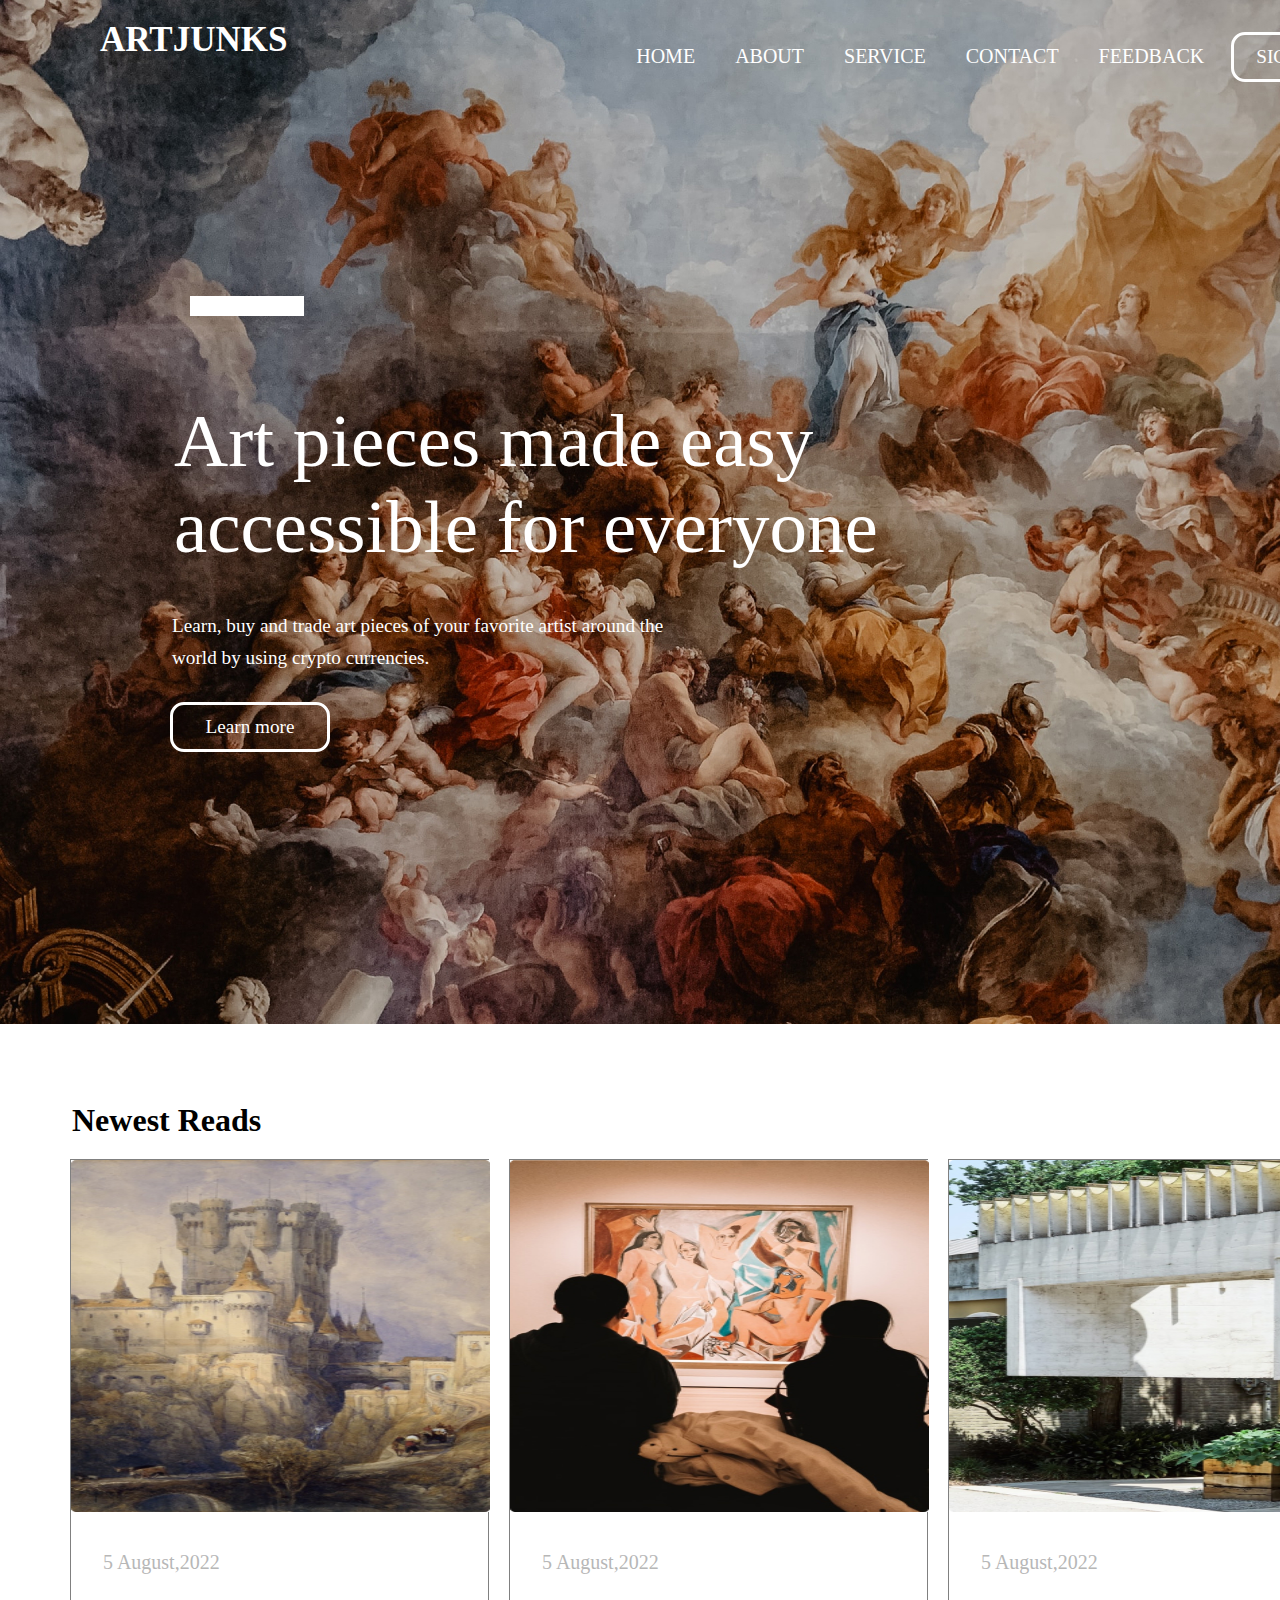
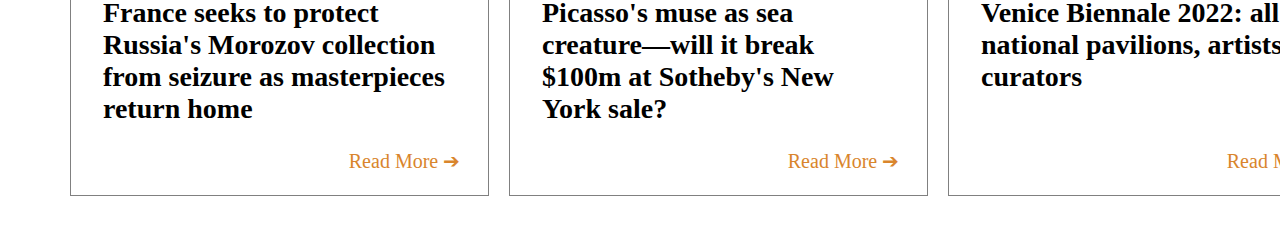
==== index.html @ f3fc85c1 "create a responsive site as per the device width" ====
<!DOCTYPE html>
<html lang="en">

<head>
    <meta charset="UTF-8">
    <meta http-equiv="X-UA-Compatible" content="IE=edge">
    <meta name="viewport" content="width=device-width, initial-scale=1.0">
    <title>Assignment-2</title>
    <link rel="stylesheet" href="style.css">
    <link rel="stylesheet" href="https://cdnjs.cloudflare.com/ajax/libs/font-awesome/4.7.0/css/font-awesome.min.css">
</head>

<body>
    <div id="hero-section">
        <nav>
            <input type="checkbox" class="mycheckbox" id="check">
            <label for="mycheck" class="checkbutton">
                <i class="fa fa-bars"></i>
            </label>
        <label class="logo">ARTJUNKS</label>
        <ul>
            <li> <a href="" class="active">HOME</a></li>
            <li> <a href="">ABOUT</a></li>
            <li> <a href="">SERVICE</a></li>
            <li> <a href="">CONTACT</a></li>
            <li> <a href="">FEEDBACK</a></li>
            <li> 
                <button class="btn">SIGN IN</button>
            </li>
        </ul>
        </nav>
        

         <div class="part">
            <div class="empty-box"></div>
            <h1>Art pieces made easy accessible for everyone</h1>
            <p class="hero-text">Learn, buy and trade art pieces of your favorite artist around the world by using
                crypto
                currencies.
            </p>
            <button class="Learn-btn"> Learn more</button>
        </div>
    </div>



     <div class="content-section">
        <h2>Newest Reads</h2>
        <div class="news-box">
            <div class="news-box-1">
                <img src="castle.jpg" class="news" alt="news">
                <p class="date">5 August,2022</p>
                <p class="detail">France seeks to protect Russia's Morozov collection from seizure as masterpieces
                    return home</p>
                <p class="read">Read More ➔</p>
            </div>

            <div class="news-box-2">
                <img src="painting.jpg" class="news" alt="news">
                <p class="date">5 August,2022</p>
                <p class="detail">Picasso's muse as sea creature—will it break $100m at Sotheby's New York sale?</p>
                <p class="read">Read More ➔</p>
            </div>

            <div class="news-box-3">
                <img src="wallapaper.jpg" class="news" alt="news">
                <p class="date">5 August,2022</p>
                <p class="detail">Venice Biennale 2022: all the national pavilions, artists and curators</p>
                <p class="read">Read More ➔</p>
            </div>
        </div>

    </div>  

</body>

</html>
---- style.css ----
body{
    margin: 0;
    padding: 0;
    height: 1830px;
    

}

html{
    font-size: 16px;
}
#hero-section{
    width: 1440px;
    height: 1024px;
    background-image: url(Background.jpg);
    background-size: cover;
    background-repeat: no-repeat;
    object-fit: cover;
    margin-right: 0px;
}

body{
    text-decoration: none;
}

.part {
    margin-left: 70px;
}

.Learn-btn {
    border: 3px solid white;
    border-radius: 14px;
    background: none;
    color: white;
    margin: 32px;
    width: 160px;
    height: 50px;
    font-family: Inter;
    font-size: 1.2rem;
    font-weight: 500;
    cursor: pointer;
    margin-left: 100px;
}
 a:hover{
    background: #1b9bff;
    transition: .5s;
}
nav{
    height: 80px;
    width: 98%;
    color: #ffffff;
}
nav ul li{
    display: inline-block;
    line-height: 80px;
    margin: 0 5px;
}
nav ul li a{
    color: white;
    text-decoration: none;
    font-size: 20px;
    padding: 7px 13px;
}
nav ul{
    float: right;
    margin-right: 55px;
}
label.logo{
    color: #ffffff;
    font-size: 35px;
    line-height: 80px;
    padding: 50px 100px;
    margin-top: 40px;
    font-weight: bold;
}

.checkbutton{
    font-size: 30px;
    color: white;
    float: right;
    line-height: 80px;
    margin-right: 40px;
    cursor: pointer;
    display: none;
}
.mycheckbox{
    display: none;
}

.btn{
    border: 3px solid white;
    border-radius: 14px;
    background: none;
    color: white;
    width: 120px;
    height: 50px;
    font-family: Inter;
    font-size: 1.2rem;
    font-weight: 500;
    cursor: pointer;
}


.empty-box{
    height: 20px;
    width: 50px;
    background-color: white;
    padding: 0 32px;
    margin: 0 32px;
   margin-top: 216px;
    margin-left: 120px;
}

h1 {
    width: 750px;
    height: 180px;
    font-family: Libre Caslon Display;
    font-size: 75px;
    font-weight: 500;
    text-align: left;
    color: white;
    padding: 32px 32px;
    margin-left: 72px;
    line-height: 86px;
    margin-bottom: 0px;


}

.hero-text {
    font-family: Inter;
    font-size: 1.2rem;
    font-weight: 300;
    margin: 0 102px;
    text-align: left;
    color: white;
    line-height: 2rem;
    width: 528px;
    height: 60px;
}


.bar{
    width: 35px;
    height: 35px;
    display: none;
}



h2 {
    color: black;
    font-family: Inter;
    font-size: 2rem;
    font-weight: 700;
    margin: 78px 32px 20px 72px;
}

.news-box{
    display: grid;
    column-gap: 20px;
    grid-template-columns: repeat(3, 419px);
   /* grid-template-rows: repeat(3,419px);*/
    text-align: center;
    border: 1 px solid gray;
    margin-left: 70px;
    }
 .news-box-1{
    height: 635px;
    border: 1px solid gray;
 }
 .news-box-2{
    height: 635px;
    border: 1px solid gray;
 }
 .news-box-3{
    height: 635px;
    border: 1px solid gray;
 }
 .news{
    width: 419px;
    height: 352px;
 }
 .date {
    color: #B7B7B7;
    font-size: 1.25rem;
    height: 18px;
    margin-left: 32px;
    margin-top: 35px;
    text-align: left;
}
.detail {
    color: black;
    width: 355px;
    height: 120px;
    font-family: Inter;
    font-size: 1.75rem;
    font-weight: 700;
    line-height: 2rem;
    text-align: left;
    margin-left: 32px;

}
.Learn-btn{
    margin-left: 100px;
}
.read {
    font-family: Inter;
    height: 18px;
    font-size: 1.25rem;
    font-weight: 500;
    color: #D9852C;
    margin-top: 32px;
    margin-left: 250px;
}

.read:hover {
 cursor: pointer;
}

@media screen and (max-width:952px) {
    label.logo{
        font-size: 30px;
        padding-left: 50px;
    }
    nav ul li a{
        font-size: 16px;

    }
}


/* Small devices (mobile/tablets) */
@media screen and (min-width: 576px) and (max-width: 768px){

.h3{
    margin-top: 0px;
}
.art{
    margin-left: 60px;
}
#hero-section{
    width: 750px;
    height: 1024px;
    background-image: url(tablet.jpg);
    background-size: cover;
    background-repeat: no-repeat;
    object-fit: cover;
    margin-right: 0px;
    margin-left: 0px;
}
.hero{
    display: flex;
}
.part{
    margin-left: 0px;
}

.menu{
    display: none;
}
.checkbutton{
    display: block; 
    margin-left: 100px;
}
ul{
    position: fixed;
width: 100%;
height: 100vh;
top: 80px;
left: -100%;
text-align: center;
transition: all.5s;
}
nav ul li{
    display: block;
    margin: 50px 0;
    line-height: 30px;
}
nav ul li a{
    font-size: 20px;
    color: black;
}

.mycheckbox:checked ~ ul{
    left: 0;
}
nav{
    margin-right: 100px;
}

.empty-box{
    margin-top: 160px;
    margin-left: 50px;
    width: 50px;
    height: 15px;
}

.bar{
    display: inline;
    background-color: #1b9bff;
    width: 35px;
    height: 35px;
    float: left;


}

h1{
 width: 600px;
height: 120 px;
font-family: Libre Caslon Display;
font-size: 60px;
font-weight: 400;
line-height: 87px;
letter-spacing: 0em;
padding: 0px;
margin-left: 50px;


margin-top: 20px;

}
.hero-text{
    margin-left: 50px;
    font-size: 18px;
}
.news-box{
    display: grid;
    column-gap: 20px;
    margin-left: 60px;
    grid-template-columns: repeat(3, 187px);
   /* grid-template-rows: repeat(3,419px);*/
    border: 1 px solid gray;
    /*margin-right: 80px;*/

    }
    .news-box-1{
        height: 635px;
        border: 1px solid gray;
     }
     .news-box-2{
        height: 635px;
        border: 1px solid gray;
     }
     .news-box-3{
        height: 635px;
        border: 1px solid gray;
     }
     .news{
        width: 187px;
        height: 352px;
     }
     .date{
height: 16px;
border-radius: nullpx;
font-family: Inter;
font-size: 13px;
font-weight: 500;
line-height: 16px;
letter-spacing: 0em;
text-align: left;
     }

.detail{
    height: 126px;
    width: 123px;
    font-family: Inter;
font-size: 15px;
font-weight: 700;
line-height: 18px;
letter-spacing: 0em;
text-align: left;
}
.read{
    width: 100px;
    height: 18px;
    font-family: Inter;
font-size: 15px;
font-weight: 500;
line-height: 18px;
letter-spacing: 0em;
margin-left: 80px;

}
.Learn-btn{
    margin-left: 50px;
}


}


@media screen and (max-width: 576px){
    body{
        width: min-content;
    }
#hero-section{
    width: 550px;
    height: 1024px;
    background-image: url(mobile.jpg);
    object-fit: cover;
    background-size: cover;
    background-repeat: no-repeat;
}
.menu{
    display: none;
}


h1{
    height: 186px;
width: 314px;
border-radius: nullpx;
font-family: Libre Caslon Display;
font-size: 40px;
font-weight: 400;
line-height: 62px;
letter-spacing: 0em;
padding: 0px;
margin-left: 50px;

}
.part{
    margin-left: 10px;
}
.hero-text{
    height: 90px;
width: 314px;
border-radius: nullpx;
font-family: Inter;
font-size: 18px;
font-weight: 500;
line-height: 30px;
letter-spacing: 0em;
margin-left: 50px;

}
.news-box{
    display: flex;
    flex-direction: column;
    row-gap: 20px;
    margin-left: 100px;
}
.news-box-1{
    height: 619px;
    width: 311px;
    border: 1px solid gray;
 }
 .news-box-2{
    height: 619px;
    width: 311px;
    border: 1px solid gray;
 }
 .news-box-3{
    height: 619px;
    width: 311px;
    border: 1px solid gray;
 }
 .news{
    width: 311px;
    height: 352px;
 }
 .date{
    height: 16px;
    border-radius: nullpx;
    font-family: Inter;
    font-size: 13px;
    font-weight: 500;
    line-height: 16px;
    letter-spacing: 0em;
    text-align: left;
         }
    .detail{
        height: 126px;
        width: 247px;
        font-family: Inter;
    font-size: 20px;
    font-weight: 700;
    line-height: 18px;
    letter-spacing: 0em;
    text-align: left;
    }
    .read{
        width: 100px;
        height: 18px;
        font-family: Inter;
    font-size: 15px;
    font-weight: 500;
    line-height: 18px;
    letter-spacing: 0em;
    margin-left: 170px;
    
    }
    .checkbutton{
        display: block; 
        margin-left: 100px;
    }
    ul{
        position: fixed;
width: 100%;
height: 100vh;
top: 80px;
left: -100%;
text-align: center;
transition: all.5s;
    }
    nav ul li{
        display: block;
        margin: 50px 0;
        line-height: 30px;
    }
    nav ul li a{
        font-size: 20px;
        color: black;
    }
    
    .mycheckbox:checked ~ ul{
        left: 0;
    }
    nav{
        margin-right: 100px;
    }
    h2{
    
        margin-left: 90px;
    }
    .Learn-btn{
        margin-left: 50px;
    }
    .empty-box{
        margin-left: 50px;
    }
}
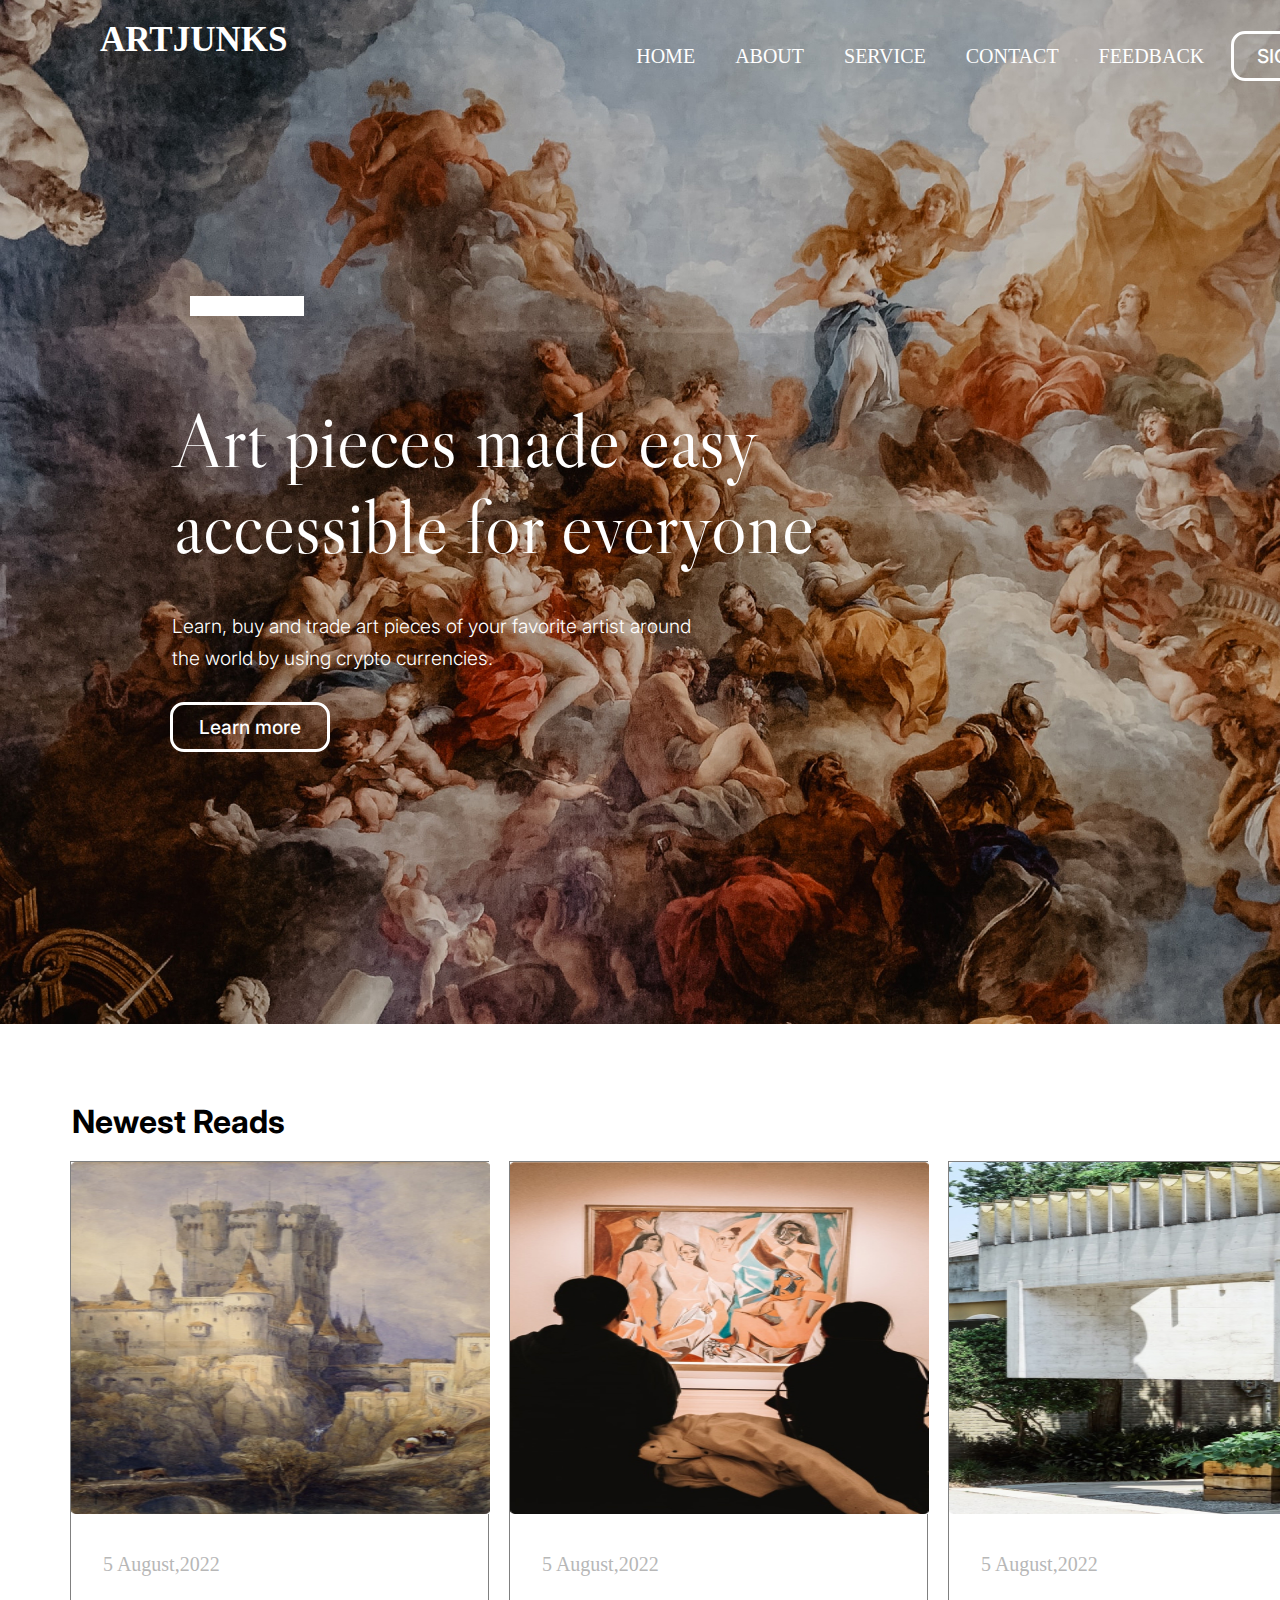
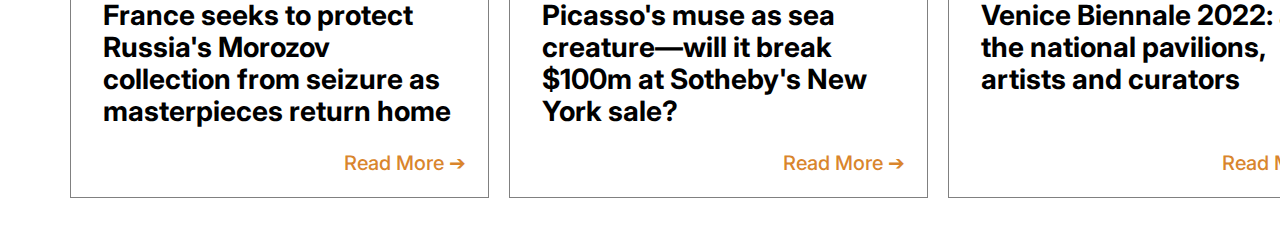
==== commit 1014bc11: "some styling is added" ====
--- a/index.html
+++ b/index.html
@@ -7,6 +7,11 @@
     <meta name="viewport" content="width=device-width, initial-scale=1.0">
     <title>Assignment-2</title>
     <link rel="stylesheet" href="style.css">
+    <link rel="preconnect" href="https://fonts.googleapis.com">
+    <link rel="preconnect" href="https://fonts.gstatic.com" crossorigin>
+    <link
+        href="https://fonts.googleapis.com/css2?family=Inter:wght@100;200;300;400;500;600;700;800;900&family=Libre+Caslon+Display&display=swap"
+        rel="stylesheet">
     <link rel="stylesheet" href="https://cdnjs.cloudflare.com/ajax/libs/font-awesome/4.7.0/css/font-awesome.min.css">
 </head>
 
